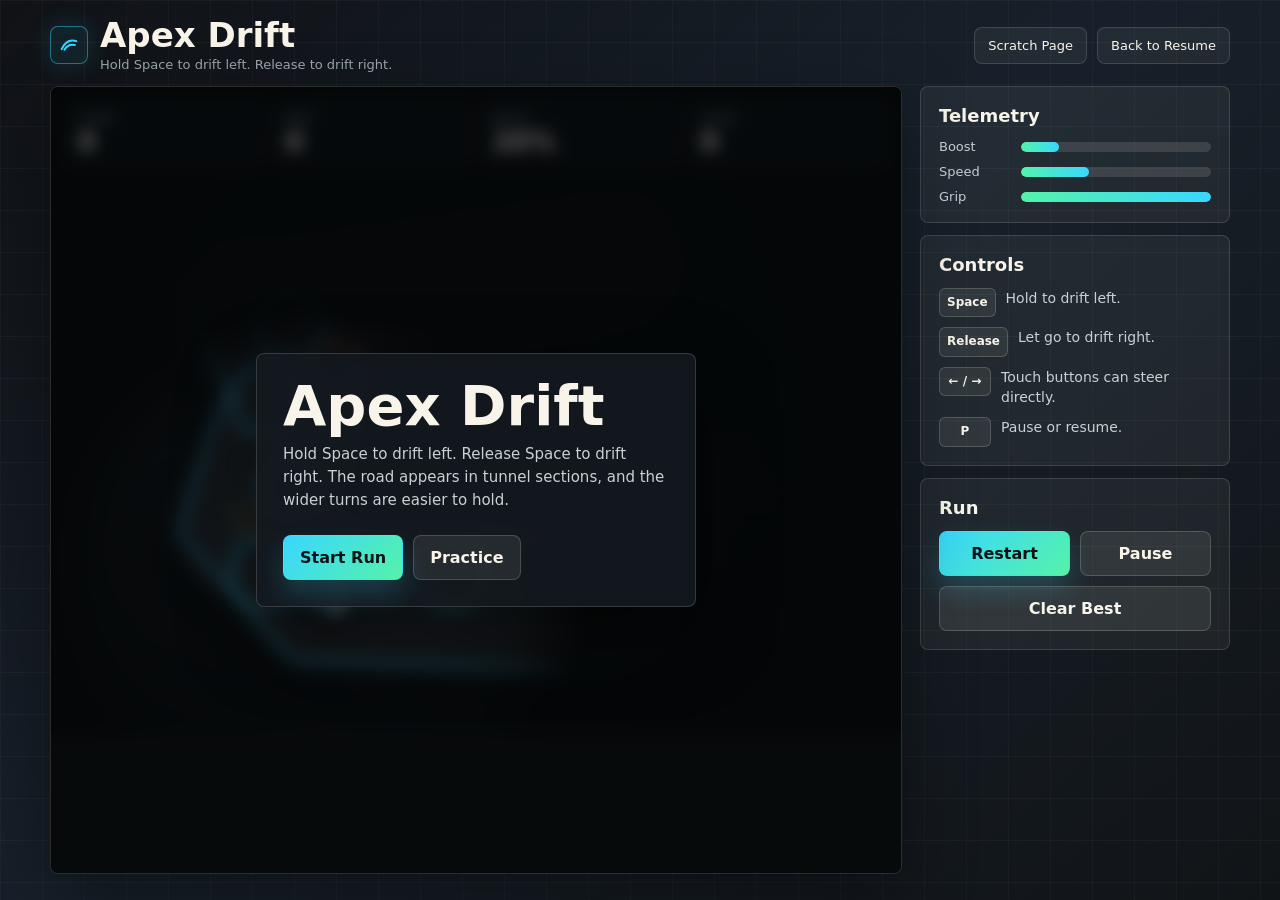
==== drift.html @ 26c3267a "Add files via upload" ====
<!DOCTYPE html>
<html lang="en">
<head>
    <meta charset="UTF-8">
    <meta name="viewport" content="width=device-width, initial-scale=1.0">
    <title>Apex Drift | Canvas Game</title>
    <style>
        * {
            box-sizing: border-box;
        }

        :root {
            --ink: #101216;
            --panel: #171c22;
            --road: #2c3138;
            --paper: #f8f4ea;
            --muted: #9da8ae;
            --line: rgba(248, 244, 234, 0.14);
            --cyan: #39d7ff;
            --mint: #55f2aa;
            --coral: #ff7a5c;
            --amber: #ffd166;
        }

        html,
        body {
            margin: 0;
            min-height: 100%;
            background: var(--ink);
            color: var(--paper);
            font-family: Inter, ui-sans-serif, system-ui, -apple-system, BlinkMacSystemFont, "Segoe UI", Arial, sans-serif;
        }

        body {
            overflow-x: hidden;
        }

        .shell {
            min-height: 100vh;
            display: grid;
            grid-template-rows: auto minmax(0, 1fr);
            background:
                linear-gradient(rgba(255, 255, 255, 0.035) 1px, transparent 1px),
                linear-gradient(90deg, rgba(255, 255, 255, 0.026) 1px, transparent 1px),
                linear-gradient(140deg, #101216 0%, #17202a 48%, #111417 100%);
            background-size: 42px 42px, 42px 42px, auto;
        }

        .topbar {
            width: min(1180px, calc(100% - 32px));
            margin: 0 auto;
            padding: 18px 0 14px;
            display: flex;
            align-items: center;
            justify-content: space-between;
            gap: 18px;
        }

        .brand {
            display: flex;
            align-items: center;
            gap: 12px;
            min-width: 0;
        }

        .mark {
            width: 38px;
            height: 38px;
            border: 1px solid rgba(57, 215, 255, 0.45);
            border-radius: 8px;
            display: grid;
            place-items: center;
            color: var(--cyan);
            background: rgba(57, 215, 255, 0.08);
            box-shadow: 0 0 26px rgba(57, 215, 255, 0.16);
            flex: 0 0 auto;
        }

        .brand-text {
            min-width: 0;
        }

        .brand h1 {
            margin: 0;
            font-size: clamp(22px, 4vw, 34px);
            line-height: 1;
            letter-spacing: 0;
        }

        .brand p {
            margin: 5px 0 0;
            color: var(--muted);
            font-size: 13px;
        }

        .top-actions {
            display: flex;
            align-items: center;
            gap: 10px;
            flex-wrap: wrap;
            justify-content: flex-end;
        }

        .back-link {
            color: var(--paper);
            text-decoration: none;
            border: 1px solid var(--line);
            border-radius: 8px;
            padding: 10px 13px;
            font-size: 13px;
            white-space: nowrap;
            background: rgba(248, 244, 234, 0.055);
        }

        .back-link:hover {
            border-color: rgba(57, 215, 255, 0.55);
            color: var(--cyan);
        }

        .stage {
            width: min(1180px, calc(100% - 32px));
            margin: 0 auto 26px;
            display: grid;
            grid-template-columns: minmax(0, 1fr) 310px;
            gap: 18px;
            min-height: 0;
        }

        .game-wrap {
            position: relative;
            min-height: 0;
            border: 1px solid var(--line);
            border-radius: 8px;
            overflow: hidden;
            background: #090b0d;
            box-shadow: 0 24px 70px rgba(0, 0, 0, 0.38);
        }

        canvas {
            display: block;
            width: 100%;
            height: min(72vh, 690px);
            min-height: 520px;
            background: #0b0f13;
        }

        .hud {
            position: absolute;
            inset: 14px 14px auto;
            display: grid;
            grid-template-columns: repeat(4, minmax(0, 1fr));
            gap: 8px;
            pointer-events: none;
        }

        .hud-item {
            min-height: 58px;
            border: 1px solid rgba(248, 244, 234, 0.12);
            border-radius: 8px;
            padding: 10px 12px;
            background: rgba(10, 14, 18, 0.72);
            backdrop-filter: blur(14px);
        }

        .hud-label {
            color: var(--muted);
            font-size: 11px;
            letter-spacing: 0;
            text-transform: uppercase;
        }

        .hud-value {
            margin-top: 4px;
            font-size: clamp(19px, 3vw, 26px);
            font-weight: 800;
            line-height: 1;
        }

        .overlay {
            position: absolute;
            inset: 0;
            display: grid;
            place-items: center;
            padding: 24px;
            background: rgba(7, 10, 12, 0.62);
            backdrop-filter: blur(8px);
        }

        .overlay.hidden {
            display: none;
        }

        .dialog {
            width: min(440px, 100%);
            border: 1px solid rgba(248, 244, 234, 0.16);
            border-radius: 8px;
            padding: 26px;
            background: rgba(20, 25, 31, 0.94);
            box-shadow: 0 28px 80px rgba(0, 0, 0, 0.42);
        }

        .dialog h2 {
            margin: 0 0 10px;
            font-size: clamp(34px, 8vw, 56px);
            line-height: 0.94;
            letter-spacing: 0;
        }

        .dialog p {
            margin: 0;
            color: #c8d1d4;
            line-height: 1.55;
            font-size: 15px;
        }

        .actions {
            display: flex;
            gap: 10px;
            flex-wrap: wrap;
            margin-top: 22px;
        }

        button {
            appearance: none;
            border: 1px solid transparent;
            border-radius: 8px;
            padding: 12px 16px;
            min-height: 44px;
            cursor: pointer;
            color: var(--ink);
            background: var(--paper);
            font: inherit;
            font-weight: 800;
        }

        button:hover {
            transform: translateY(-1px);
        }

        .primary {
            background: linear-gradient(135deg, var(--cyan), var(--mint));
            box-shadow: 0 14px 28px rgba(57, 215, 255, 0.20);
        }

        .secondary {
            color: var(--paper);
            background: rgba(248, 244, 234, 0.08);
            border-color: rgba(248, 244, 234, 0.18);
        }

        .control-pad {
            position: absolute;
            left: 14px;
            right: 14px;
            bottom: 14px;
            display: none;
            grid-template-columns: 1fr 1fr;
            gap: 10px;
        }

        .touch-btn {
            color: var(--paper);
            background: rgba(10, 14, 18, 0.74);
            border-color: rgba(248, 244, 234, 0.16);
            backdrop-filter: blur(12px);
            font-size: 22px;
            padding: 15px;
            touch-action: none;
        }

        .side {
            display: grid;
            align-content: start;
            gap: 12px;
        }

        .panel {
            border: 1px solid var(--line);
            border-radius: 8px;
            background: rgba(248, 244, 234, 0.055);
            padding: 18px;
        }

        .panel h2 {
            margin: 0 0 13px;
            font-size: 18px;
        }

        .readout {
            display: grid;
            gap: 10px;
        }

        .meter-row {
            display: grid;
            grid-template-columns: 72px 1fr;
            align-items: center;
            gap: 10px;
            color: #c8d1d4;
            font-size: 13px;
        }

        .meter {
            height: 10px;
            border-radius: 999px;
            overflow: hidden;
            background: rgba(248, 244, 234, 0.12);
        }

        .meter span {
            display: block;
            height: 100%;
            width: 0%;
            border-radius: inherit;
            background: linear-gradient(90deg, var(--mint), var(--cyan));
        }

        .tips {
            display: grid;
            gap: 10px;
            color: #c8d1d4;
            font-size: 14px;
            line-height: 1.45;
        }

        .tip {
            display: flex;
            gap: 10px;
            align-items: flex-start;
        }

        .key {
            min-width: 52px;
            text-align: center;
            color: var(--paper);
            border: 1px solid rgba(248, 244, 234, 0.18);
            border-radius: 6px;
            padding: 5px 7px;
            background: rgba(248, 244, 234, 0.07);
            font-size: 12px;
            font-weight: 800;
        }

        .panel-actions {
            display: grid;
            grid-template-columns: 1fr 1fr;
            gap: 10px;
        }

        .full {
            grid-column: 1 / -1;
        }

        @media (max-width: 920px) {
            .stage {
                grid-template-columns: 1fr;
            }

            .side {
                grid-template-columns: repeat(2, minmax(0, 1fr));
            }
        }

        @media (max-width: 680px) {
            .topbar {
                width: min(100% - 22px, 1180px);
                align-items: flex-start;
            }

            .stage {
                width: min(100% - 22px, 1180px);
            }

            .brand p {
                display: none;
            }

            canvas {
                height: calc(100vh - 112px);
                min-height: 540px;
            }

            .hud {
                grid-template-columns: repeat(2, minmax(0, 1fr));
            }

            .hud-item {
                min-height: 52px;
                padding: 9px 10px;
            }

            .side {
                grid-template-columns: 1fr;
            }

            .control-pad {
                display: grid;
            }
        }

        @media (max-width: 430px) {
            .topbar {
                gap: 10px;
            }

            .mark {
                display: none;
            }

            .back-link {
                padding: 9px 10px;
                font-size: 12px;
            }
        }
    </style>
</head>
<body>
    <div class="shell">
        <header class="topbar">
            <div class="brand" aria-label="Apex Drift">
                <div class="mark" aria-hidden="true">
                    <svg width="22" height="22" viewBox="0 0 24 24" fill="none">
                        <path d="M4 16.5C8.5 7 14.6 6 20 7.8" stroke="currentColor" stroke-width="2.2" stroke-linecap="round"/>
                        <path d="M7 17.2C10.4 11.7 14.2 11 18.4 12.1" stroke="currentColor" stroke-width="2.2" stroke-linecap="round"/>
                    </svg>
                </div>
                <div class="brand-text">
                    <h1>Apex Drift</h1>
                    <p>Hold Space to drift left. Release to drift right.</p>
                </div>
            </div>
            <nav class="top-actions" aria-label="Page links">
                <a class="back-link" href="scratch.html">Scratch Page</a>
                <a class="back-link" href="resume.html">Back to Resume</a>
            </nav>
        </header>

        <main class="stage">
            <section class="game-wrap" aria-label="Apex Drift game">
                <canvas id="gameCanvas"></canvas>

                <div class="hud" aria-live="polite">
                    <div class="hud-item">
                        <div class="hud-label">Score</div>
                        <div id="scoreStat" class="hud-value">0</div>
                    </div>
                    <div class="hud-item">
                        <div class="hud-label">Best</div>
                        <div id="bestStat" class="hud-value">0</div>
                    </div>
                    <div class="hud-item">
                        <div class="hud-label">Boost</div>
                        <div id="boostStat" class="hud-value">0%</div>
                    </div>
                    <div class="hud-item">
                        <div class="hud-label">Gates</div>
                        <div id="gateStat" class="hud-value">0</div>
                    </div>
                </div>

                <div class="control-pad" aria-label="Touch controls">
                    <button id="leftTouch" class="touch-btn" type="button" aria-label="Drift left">&#8592;</button>
                    <button id="rightTouch" class="touch-btn" type="button" aria-label="Drift right">&#8594;</button>
                </div>

                <div id="overlay" class="overlay">
                    <div class="dialog">
                        <h2 id="overlayTitle">Apex Drift</h2>
                        <p id="overlayText">Hold Space to drift left. Release Space to drift right. The road appears in tunnel sections, and the wider turns are easier to hold.</p>
                        <div class="actions">
                            <button id="startBtn" class="primary" type="button">Start Run</button>
                            <button id="practiceBtn" class="secondary" type="button">Practice</button>
                        </div>
                    </div>
                </div>
            </section>

            <aside class="side">
                <section class="panel">
                    <h2>Telemetry</h2>
                    <div class="readout">
                        <div class="meter-row">
                            <span>Boost</span>
                            <div class="meter"><span id="boostMeter"></span></div>
                        </div>
                        <div class="meter-row">
                            <span>Speed</span>
                            <div class="meter"><span id="speedMeter"></span></div>
                        </div>
                        <div class="meter-row">
                            <span>Grip</span>
                            <div class="meter"><span id="gripMeter"></span></div>
                        </div>
                    </div>
                </section>

                <section class="panel">
                    <h2>Controls</h2>
                    <div class="tips">
                        <div class="tip"><span class="key">Space</span><span>Hold to drift left.</span></div>
                        <div class="tip"><span class="key">Release</span><span>Let go to drift right.</span></div>
                        <div class="tip"><span class="key">&#8592; / &#8594;</span><span>Touch buttons can steer directly.</span></div>
                        <div class="tip"><span class="key">P</span><span>Pause or resume.</span></div>
                    </div>
                </section>

                <section class="panel">
                    <h2>Run</h2>
                    <div class="panel-actions">
                        <button id="restartBtn" class="primary" type="button">Restart</button>
                        <button id="pauseBtn" class="secondary" type="button">Pause</button>
                        <button id="clearBtn" class="secondary full" type="button">Clear Best</button>
                    </div>
                </section>
            </aside>
        </main>
    </div>

    <script>
        const canvas = document.getElementById("gameCanvas");
        const ctx = canvas.getContext("2d");

        const overlay = document.getElementById("overlay");
        const overlayTitle = document.getElementById("overlayTitle");
        const overlayText = document.getElementById("overlayText");
        const startBtn = document.getElementById("startBtn");
        const practiceBtn = document.getElementById("practiceBtn");
        const restartBtn = document.getElementById("restartBtn");
        const pauseBtn = document.getElementById("pauseBtn");
        const clearBtn = document.getElementById("clearBtn");
        const leftTouch = document.getElementById("leftTouch");
        const rightTouch = document.getElementById("rightTouch");

        const scoreStat = document.getElementById("scoreStat");
        const bestStat = document.getElementById("bestStat");
        const boostStat = document.getElementById("boostStat");
        const gateStat = document.getElementById("gateStat");
        const boostMeter = document.getElementById("boostMeter");
        const speedMeter = document.getElementById("speedMeter");
        const gripMeter = document.getElementById("gripMeter");

        let width = 960;
        let height = 640;
        let dpr = 1;
        let lastTime = 0;
        let mode = "ready";
        let practice = false;
        let shake = 0;
        let steerInput = 0;
        let visualDistance = 0;
        let keys = {};

        let roadWidth = 110;
        const storageKey = "apexDriftBest";

        let best = Number(localStorage.getItem(storageKey)) || 0;
        let player;
        let track;
        let gates;
        let sparks;
        let score;
        let gateCount;

        function resize() {
            const rect = canvas.getBoundingClientRect();
            width = rect.width;
            height = rect.height;
            dpr = window.devicePixelRatio || 1;
            canvas.width = Math.floor(width * dpr);
            canvas.height = Math.floor(height * dpr);
            ctx.setTransform(dpr, 0, 0, dpr, 0, 0);
            createTrack();
        }

        function clamp(value, min, max) {
            return Math.max(min, Math.min(max, value));
        }

        function lerp(a, b, t) {
            return a + (b - a) * t;
        }

        function createTrack() {
            roadWidth = clamp(Math.min(width, height) * 0.22, 118, 170);
            const pad = roadWidth * 0.72 + 28;
            const left = pad;
            const right = width - pad;
            const top = Math.max(118, pad + 44);
            const bottom = height - pad;
            const midX = width / 2;
            const midY = height / 2 + 16;

            track = {
                points: [
                    { x: midX - width * 0.18, y: bottom - 10 },
                    { x: left + width * 0.08, y: bottom - height * 0.13 },
                    { x: left + width * 0.12, y: midY + height * 0.02 },
                    { x: midX - width * 0.21, y: midY - height * 0.08 },
                    { x: left + width * 0.08, y: top + height * 0.08 },
                    { x: midX + width * 0.16, y: top },
                    { x: right - width * 0.08, y: top + height * 0.15 },
                    { x: right - width * 0.16, y: midY + height * 0.02 },
                    { x: right - width * 0.04, y: bottom - height * 0.16 },
                    { x: midX + width * 0.15, y: bottom - 2 }
                ]
            };
        }

        function segmentPoint(a, b, t, offset) {
            const dx = b.x - a.x;
            const dy = b.y - a.y;
            const length = Math.hypot(dx, dy) || 1;
            return {
                x: lerp(a.x, b.x, t) + (-dy / length) * offset,
                y: lerp(a.y, b.y, t) + (dx / length) * offset
            };
        }

        function closestTrackDistance(x, y) {
            let bestDistance = Infinity;
            const points = track.points;

            for (let i = 0; i < points.length; i++) {
                const a = points[i];
                const b = points[(i + 1) % points.length];
                const dx = b.x - a.x;
                const dy = b.y - a.y;
                const lengthSq = dx * dx + dy * dy || 1;
                const t = clamp(((x - a.x) * dx + (y - a.y) * dy) / lengthSq, 0, 1);
                const px = a.x + dx * t;
                const py = a.y + dy * t;
                bestDistance = Math.min(bestDistance, Math.hypot(x - px, y - py));
            }

            return bestDistance;
        }

        function distanceToSegment(x, y, a, b) {
            const dx = b.x - a.x;
            const dy = b.y - a.y;
            const lengthSq = dx * dx + dy * dy || 1;
            const t = clamp(((x - a.x) * dx + (y - a.y) * dy) / lengthSq, 0, 1);
            const px = a.x + dx * t;
            const py = a.y + dy * t;
            return Math.hypot(x - px, y - py);
        }

        function edgeRatio() {
            return closestTrackDistance(player.x, player.y) / (roadWidth / 2 - player.radius + 34);
        }

        function createGates() {
            gates = [];
            const points = track.points;

            for (let i = 0; i < points.length; i++) {
                const a = points[i];
                const b = points[(i + 1) % points.length];
                const point = segmentPoint(a, b, 0.54, (i % 2 === 0 ? -1 : 1) * roadWidth * 0.18);
                gates.push({
                    x: point.x,
                    y: point.y,
                    radius: 31,
                    hit: false,
                    phase: Math.random() * Math.PI * 2
                });
            }
        }

        function resetGame(nextPractice) {
            practice = Boolean(nextPractice);
            createTrack();
            createGates();
            sparks = [];
            score = 0;
            gateCount = 0;
            shake = 0;
            steerInput = 0;
            visualDistance = 0;
            const startPoint = segmentPoint(track.points[0], track.points[1], 0.12, 0);
            const startTarget = segmentPoint(track.points[0], track.points[1], 0.8, 0);
            player = {
                x: startPoint.x,
                y: startPoint.y,
                speed: practice ? 120 : 138,
                maxSpeed: practice ? 185 : 215,
                steer: 0,
                angle: Math.atan2(startTarget.y - startPoint.y, startTarget.x - startPoint.x),
                boost: practice ? 65 : 20,
                boosting: 0,
                radius: 17,
                alive: true
            };
            updateStats();
            updateMeters();
        }

        function start(nextPractice) {
            resetGame(nextPractice);
            mode = "running";
            pauseBtn.textContent = "Pause";
            overlay.classList.add("hidden");
        }

        function endRun() {
            if (practice) {
                start(true);
                return;
            }

            mode = "over";
            if (score > best) {
                best = score;
                localStorage.setItem(storageKey, String(best));
            }
            updateStats();
            overlayTitle.textContent = "Run Complete";
            overlayText.textContent = "Score " + score + " with " + gateCount + " gates cleared. Start another run and follow the road as it appears from the tunnel.";
            startBtn.textContent = "Restart";
            practiceBtn.textContent = "Practice";
            overlay.classList.remove("hidden");
        }

        function togglePause() {
            if (mode === "running") {
                mode = "paused";
                pauseBtn.textContent = "Resume";
                overlayTitle.textContent = "Paused";
                overlayText.textContent = "Take a breath. Resume when you are ready to get back on the track.";
                startBtn.textContent = "Resume";
                practiceBtn.textContent = "Restart";
                overlay.classList.remove("hidden");
            } else if (mode === "paused") {
                mode = "running";
                pauseBtn.textContent = "Pause";
                overlay.classList.add("hidden");
            }
        }

        function updateStats() {
            scoreStat.textContent = score.toLocaleString();
            bestStat.textContent = best.toLocaleString();
            boostStat.textContent = Math.floor(player ? player.boost : 0) + "%";
            gateStat.textContent = gateCount;
        }

        function updateMeters() {
            if (!player) return;
            boostMeter.style.width = clamp(player.boost, 0, 100) + "%";
            speedMeter.style.width = clamp((player.speed - 95) / (player.maxSpeed - 95) * 100, 0, 100) + "%";
            gripMeter.style.width = clamp((1 - edgeRatio()) * 100, 0, 100) + "%";
        }

        function spawnSpark(x, y, amount, color) {
            for (let i = 0; i < amount; i++) {
                sparks.push({
                    x,
                    y,
                    vx: (Math.random() - 0.5) * 180,
                    vy: (Math.random() - 0.5) * 180,
                    life: 0.35 + Math.random() * 0.4,
                    size: 2 + Math.random() * 4,
                    color
                });
            }
        }

        function readInput() {
            if (steerInput) return steerInput;
            return keys[" "] || keys.space ? -1 : 1;
        }

        function update(dt) {
            if (mode !== "running") return;

            const input = readInput();
            const driftingLeft = input < 0;

            player.boosting = driftingLeft ? 1 : Math.max(0, player.boosting - dt * 4);

            const speedTarget = player.maxSpeed + (player.boost > 85 ? 18 : 0);
            player.speed = lerp(player.speed, speedTarget, dt * 1.4);
            player.steer = lerp(player.steer, input, dt * 9);
            player.angle += player.steer * (practice ? 1.75 : 2.05) * dt;
            player.x += Math.cos(player.angle) * player.speed * dt;
            player.y += Math.sin(player.angle) * player.speed * dt;
            visualDistance += player.speed * dt;

            const grip = edgeRatio();

            if (grip > 0.62 && grip < 1) {
                player.boost = clamp(player.boost + dt * 20, 0, 100);
                if (Math.random() < 0.22) {
                    spawnSpark(player.x, player.y, 1, "#55f2aa");
                }
            }

            if (grip > 1) {
                shake = 18;
                spawnSpark(player.x, player.y, 28, "#ff7a5c");
                endRun();
                return;
            }

            for (const gate of gates) {
                if (gate.hit) continue;
                const dx = player.x - gate.x;
                const dy = player.y - gate.y;
                if (Math.hypot(dx, dy) < gate.radius + player.radius) {
                    gate.hit = true;
                    gateCount++;
                    score += 650 + Math.floor(player.speed);
                    player.boost = clamp(player.boost + 16, 0, 100);
                    spawnSpark(gate.x, gate.y, 18, "#39d7ff");
                }
            }

            for (const spark of sparks) {
                spark.x += spark.vx * dt;
                spark.y += spark.vy * dt;
                spark.life -= dt;
            }
            sparks = sparks.filter(spark => spark.life > 0);

            shake = Math.max(0, shake - dt * 42);
            score += Math.floor(dt * player.speed * (driftingLeft ? 1.35 : 1.15));
            updateStats();
            updateMeters();
        }

        function drawBackground() {
            const sky = ctx.createLinearGradient(0, 0, 0, height);
            sky.addColorStop(0, "#101b26");
            sky.addColorStop(0.52, "#111417");
            sky.addColorStop(1, "#090b0d");
            ctx.fillStyle = sky;
            ctx.fillRect(0, 0, width, height);

            const horizon = height * 0.42;
            ctx.save();
            ctx.strokeStyle = "rgba(57, 215, 255, 0.12)";
            ctx.lineWidth = 1;
            const cameraFlow = visualDistance % 46;
            for (let y = horizon; y < height + 80; y += 46) {
                ctx.beginPath();
                ctx.moveTo(0, y + cameraFlow);
                ctx.lineTo(width, y + cameraFlow);
                ctx.stroke();
            }
            for (let x = -width; x < width * 2; x += 92) {
                ctx.beginPath();
                ctx.moveTo(width / 2, horizon);
                ctx.lineTo(x - visualDistance * 0.18, height);
                ctx.stroke();
            }
            ctx.restore();

            ctx.save();
            ctx.globalAlpha = 0.55;
            for (let i = 0; i < 28; i++) {
                const x = (i * 139 + 47) % width;
                const y = (i * 73) % (height * 0.48);
                ctx.fillStyle = i % 3 === 0 ? "#39d7ff" : i % 3 === 1 ? "#ffd166" : "#f8f4ea";
                ctx.fillRect(x, y, 2, 2);
            }
            ctx.restore();
        }

        function offsetTrackPoints(offset) {
            const points = track.points;
            return points.map((point, index) => {
                const prev = points[(index - 1 + points.length) % points.length];
                const next = points[(index + 1) % points.length];
                const inDx = point.x - prev.x;
                const inDy = point.y - prev.y;
                const outDx = next.x - point.x;
                const outDy = next.y - point.y;
                const inLen = Math.hypot(inDx, inDy) || 1;
                const outLen = Math.hypot(outDx, outDy) || 1;
                const nx = (-inDy / inLen) + (-outDy / outLen);
                const ny = (inDx / inLen) + (outDx / outLen);
                const nLen = Math.hypot(nx, ny) || 1;

                return {
                    x: point.x + (nx / nLen) * offset,
                    y: point.y + (ny / nLen) * offset
                };
            });
        }

        function revealAlphaForSegment(a, b) {
            if (!player) return 1;
            const reveal = Math.max(235, Math.min(width, height) * 0.5);
            const fade = 150;
            const distance = distanceToSegment(player.x, player.y, a, b);
            return clamp((reveal - distance) / fade, 0, 1);
        }

        function strokeTrack(offset, color, widthValue, dash) {
            const points = offsetTrackPoints(offset);

            ctx.save();
            ctx.strokeStyle = color;
            ctx.lineWidth = widthValue;
            ctx.lineCap = "round";
            ctx.lineJoin = "round";
            if (dash) {
                ctx.setLineDash(dash);
                ctx.lineDashOffset = -visualDistance * 0.35;
            }

            for (let i = 0; i < points.length; i++) {
                const a = points[i];
                const b = points[(i + 1) % points.length];
                const alpha = revealAlphaForSegment(a, b);
                if (alpha <= 0) continue;

                ctx.globalAlpha = alpha;
                ctx.beginPath();
                ctx.moveTo(a.x, a.y);
                ctx.lineTo(b.x, b.y);
                ctx.stroke();
            }

            ctx.restore();
        }

        function drawRoad() {
            ctx.save();
            ctx.shadowColor = "rgba(0, 0, 0, 0.48)";
            ctx.shadowBlur = 26;
            ctx.shadowOffsetY = 12;
            strokeTrack(0, "#111820", roadWidth + 28);
            ctx.restore();

            strokeTrack(0, "#2c3138", roadWidth);
            strokeTrack(0, "rgba(248, 244, 234, 0.14)", 2, [18, 18]);
            strokeTrack(-roadWidth / 2, "#39d7ff", 4);
            strokeTrack(roadWidth / 2, "#ff7a5c", 4);
            strokeTrack(-roadWidth / 2 + 24, "rgba(248,244,234,0.18)", 2, [8, 16]);
            strokeTrack(roadWidth / 2 - 24, "rgba(248,244,234,0.18)", 2, [8, 16]);

            ctx.save();
            ctx.strokeStyle = "rgba(255, 209, 102, 0.62)";
            ctx.lineWidth = 3;
            ctx.lineCap = "round";
            for (const point of track.points) {
                const distance = Math.hypot(player.x - point.x, player.y - point.y);
                ctx.globalAlpha = clamp((300 - distance) / 150, 0, 0.8);
                if (ctx.globalAlpha <= 0) continue;

                for (let i = -1; i <= 1; i++) {
                    ctx.beginPath();
                    ctx.moveTo(point.x - 18, point.y + i * 13);
                    ctx.lineTo(point.x + 18, point.y + i * 13);
                    ctx.stroke();
                }
            }
            ctx.restore();
        }

        function drawSpeedLines() {
            if (mode !== "running") return;

            ctx.save();
            ctx.globalAlpha = clamp(player.speed / player.maxSpeed - 0.45, 0, 0.42);
            ctx.strokeStyle = player.steer < 0 ? "rgba(57, 215, 255, 0.75)" : "rgba(255, 122, 92, 0.72)";
            ctx.lineWidth = 2;

            const angle = player.angle + Math.PI;
            for (let i = 0; i < 18; i++) {
                const spread = (i - 8.5) * 18;
                const length = 28 + (i % 5) * 11;
                const startX = player.x + Math.cos(player.angle + Math.PI / 2) * spread;
                const startY = player.y + Math.sin(player.angle + Math.PI / 2) * spread;

                ctx.beginPath();
                ctx.moveTo(startX, startY);
                ctx.lineTo(startX + Math.cos(angle) * length, startY + Math.sin(angle) * length);
                ctx.stroke();
            }

            ctx.restore();
        }

        function drawGates() {
            for (const gate of gates) {
                if (gate.hit) continue;
                const distance = Math.hypot(player.x - gate.x, player.y - gate.y);
                const alpha = clamp((330 - distance) / 130, 0, 1);
                if (alpha <= 0) continue;

                gate.phase += 0.05;
                const pulse = Math.sin(gate.phase) * 3;

                ctx.save();
                ctx.globalAlpha = alpha;
                ctx.translate(gate.x, gate.y);
                ctx.shadowColor = "rgba(57, 215, 255, 0.75)";
                ctx.shadowBlur = 18;
                ctx.strokeStyle = "#39d7ff";
                ctx.lineWidth = 4;
                ctx.beginPath();
                ctx.arc(0, 0, gate.radius + pulse, 0, Math.PI * 2);
                ctx.stroke();
                ctx.shadowBlur = 0;
                ctx.strokeStyle = "rgba(248, 244, 234, 0.75)";
                ctx.lineWidth = 1;
                ctx.beginPath();
                ctx.moveTo(-gate.radius - 6, 0);
                ctx.lineTo(gate.radius + 6, 0);
                ctx.stroke();
                ctx.restore();
            }
        }

        function drawTunnelFog() {
            const reveal = Math.max(210, Math.min(width, height) * 0.42);
            const gradient = ctx.createRadialGradient(player.x, player.y, reveal * 0.42, player.x, player.y, reveal);
            gradient.addColorStop(0, "rgba(0,0,0,0)");
            gradient.addColorStop(0.58, "rgba(0,0,0,0.18)");
            gradient.addColorStop(1, "rgba(0,0,0,0.88)");

            ctx.save();
            ctx.fillStyle = gradient;
            ctx.fillRect(0, 0, width, height);
            ctx.restore();
        }

        function drawSparks() {
            for (const spark of sparks) {
                ctx.save();
                ctx.globalAlpha = clamp(spark.life, 0, 1);
                ctx.fillStyle = spark.color;
                ctx.shadowColor = spark.color;
                ctx.shadowBlur = 10;
                ctx.beginPath();
                ctx.arc(spark.x, spark.y, spark.size, 0, Math.PI * 2);
                ctx.fill();
                ctx.restore();
            }
        }

        function drawCar() {
            ctx.save();
            ctx.translate(player.x, player.y);
            ctx.rotate(player.angle + Math.PI / 2);
            ctx.shadowColor = "rgba(0, 0, 0, 0.5)";
            ctx.shadowBlur = 20;
            ctx.shadowOffsetY = 11;

            ctx.fillStyle = "rgba(0, 0, 0, 0.28)";
            ctx.beginPath();
            ctx.ellipse(0, 14, 22, 32, 0, 0, Math.PI * 2);
            ctx.fill();

            ctx.shadowBlur = 0;
            ctx.fillStyle = "#ecf8ff";
            ctx.beginPath();
            ctx.moveTo(0, -36);
            ctx.bezierCurveTo(18, -31, 23, -15, 21, 4);
            ctx.bezierCurveTo(20, 25, 13, 38, 0, 41);
            ctx.bezierCurveTo(-13, 38, -20, 25, -21, 4);
            ctx.bezierCurveTo(-23, -15, -18, -31, 0, -36);
            ctx.closePath();
            ctx.fill();

            ctx.fillStyle = player.boosting > 0 ? "#55f2aa" : "#39d7ff";
            ctx.beginPath();
            ctx.moveTo(0, -30);
            ctx.bezierCurveTo(12, -27, 16, -13, 15, 1);
            ctx.bezierCurveTo(14, 16, 9, 27, 0, 30);
            ctx.bezierCurveTo(-9, 27, -14, 16, -15, 1);
            ctx.bezierCurveTo(-16, -13, -12, -27, 0, -30);
            ctx.closePath();
            ctx.fill();

            ctx.fillStyle = "#111820";
            ctx.beginPath();
            ctx.roundRect(-10, -13, 20, 25, 6);
            ctx.fill();

            ctx.fillStyle = "#ffd166";
            ctx.fillRect(-14, -25, 7, 4);
            ctx.fillRect(7, -25, 7, 4);

            if (player.boosting > 0) {
                ctx.fillStyle = "rgba(85, 242, 170, 0.8)";
                ctx.beginPath();
                ctx.moveTo(-8, 36);
                ctx.lineTo(0, 58 + Math.random() * 15);
                ctx.lineTo(8, 36);
                ctx.closePath();
                ctx.fill();
            }

            ctx.restore();
        }

        function drawVignette() {
            const gradient = ctx.createRadialGradient(width / 2, height / 2, height * 0.2, width / 2, height / 2, height * 0.75);
            gradient.addColorStop(0, "rgba(0,0,0,0)");
            gradient.addColorStop(1, "rgba(0,0,0,0.42)");
            ctx.fillStyle = gradient;
            ctx.fillRect(0, 0, width, height);
        }

        function draw() {
            ctx.save();
            if (shake) {
                ctx.translate((Math.random() - 0.5) * shake, (Math.random() - 0.5) * shake);
            }
            drawBackground();
            drawRoad();
            drawGates();
            drawSparks();
            drawSpeedLines();
            drawCar();
            drawTunnelFog();
            drawVignette();
            ctx.restore();
        }

        function loop(time) {
            if (!lastTime) lastTime = time;
            const dt = Math.min(0.033, (time - lastTime) / 1000);
            lastTime = time;
            update(dt);
            draw();
            requestAnimationFrame(loop);
        }

        function bindTouch(button, value) {
            button.addEventListener("pointerdown", event => {
                event.preventDefault();
                steerInput = value;
                button.setPointerCapture(event.pointerId);
            });
            button.addEventListener("pointerup", () => {
                steerInput = 0;
            });
            button.addEventListener("pointercancel", () => {
                steerInput = 0;
            });
        }

        window.addEventListener("resize", resize);
        window.addEventListener("keydown", event => {
            const key = event.key.toLowerCase();
            keys[key] = true;
            keys[event.code.toLowerCase()] = true;

            if (key === " " || key === "space" || event.code.toLowerCase() === "space") {
                event.preventDefault();
            }
            if (key === "p") togglePause();
            if (key === "enter" && mode !== "running") {
                if (mode === "paused") togglePause();
                else start(false);
            }
        });

        window.addEventListener("keyup", event => {
            keys[event.key.toLowerCase()] = false;
            keys[event.code.toLowerCase()] = false;
        });

        startBtn.addEventListener("click", () => {
            if (mode === "paused") togglePause();
            else start(false);
        });
        practiceBtn.addEventListener("click", () => start(mode === "paused" ? false : true));
        restartBtn.addEventListener("click", () => start(practice));
        pauseBtn.addEventListener("click", togglePause);
        clearBtn.addEventListener("click", () => {
            best = 0;
            localStorage.removeItem(storageKey);
            updateStats();
        });

        bindTouch(leftTouch, -1);
        bindTouch(rightTouch, 1);

        if (!CanvasRenderingContext2D.prototype.roundRect) {
            CanvasRenderingContext2D.prototype.roundRect = function (x, y, w, h, r) {
                const radius = Math.min(r, w / 2, h / 2);
                this.beginPath();
                this.moveTo(x + radius, y);
                this.arcTo(x + w, y, x + w, y + h, radius);
                this.arcTo(x + w, y + h, x, y + h, radius);
                this.arcTo(x, y + h, x, y, radius);
                this.arcTo(x, y, x + w, y, radius);
                this.closePath();
                return this;
            };
        }

        resize();
        resetGame(false);
        bestStat.textContent = best.toLocaleString();
        requestAnimationFrame(loop);
    </script>
</body>
</html>
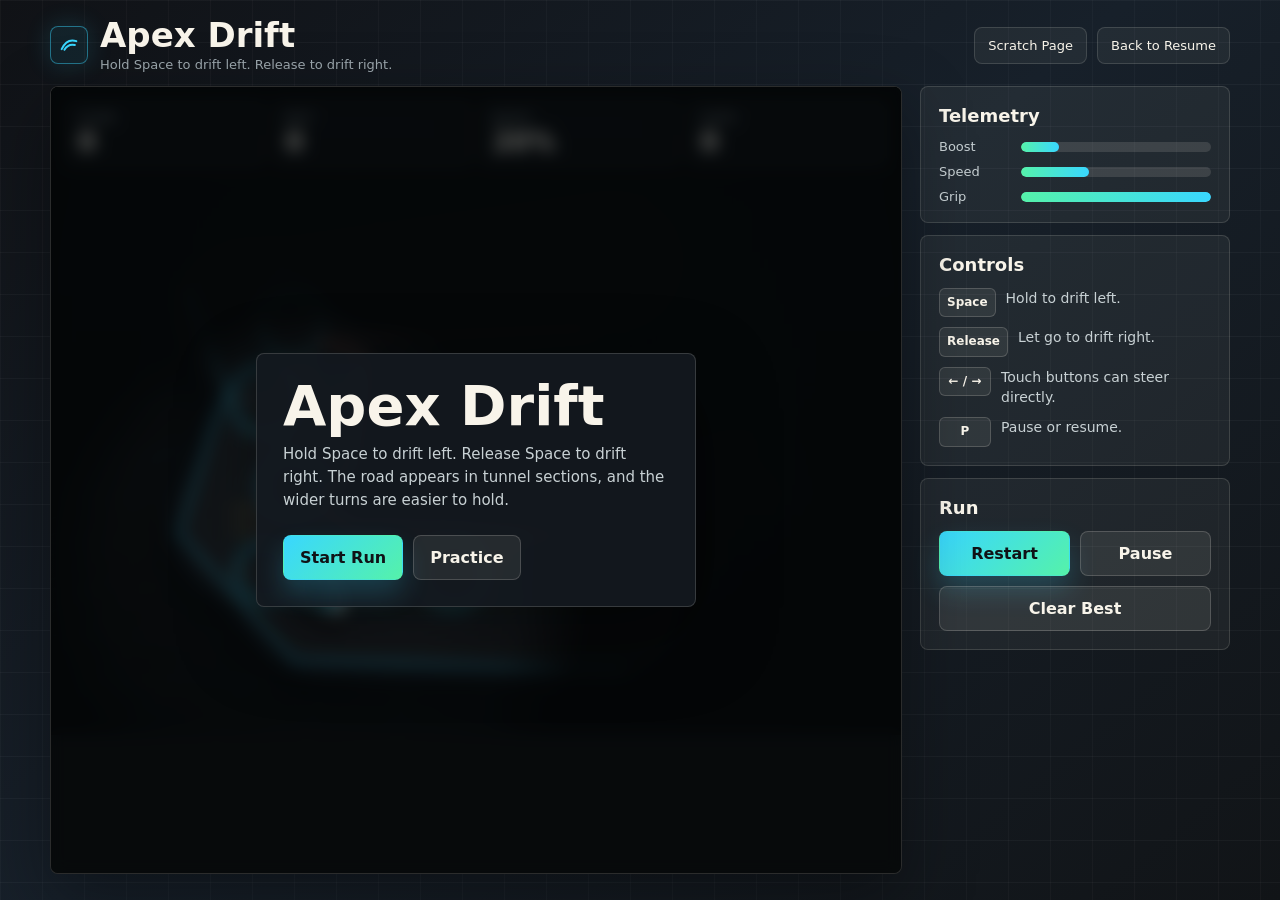
==== commit aa8eb810: "Update drift.html" ====
--- a/drift.html
+++ b/drift.html
@@ -430,7 +430,7 @@
                 </div>
             </div>
             <nav class="top-actions" aria-label="Page links">
-                <a class="back-link" href="scratch.html">Scratch Page</a>
+                <a class="back-link" href="index.html">Scratch Page</a>
                 <a class="back-link" href="resume.html">Back to Resume</a>
             </nav>
         </header>
